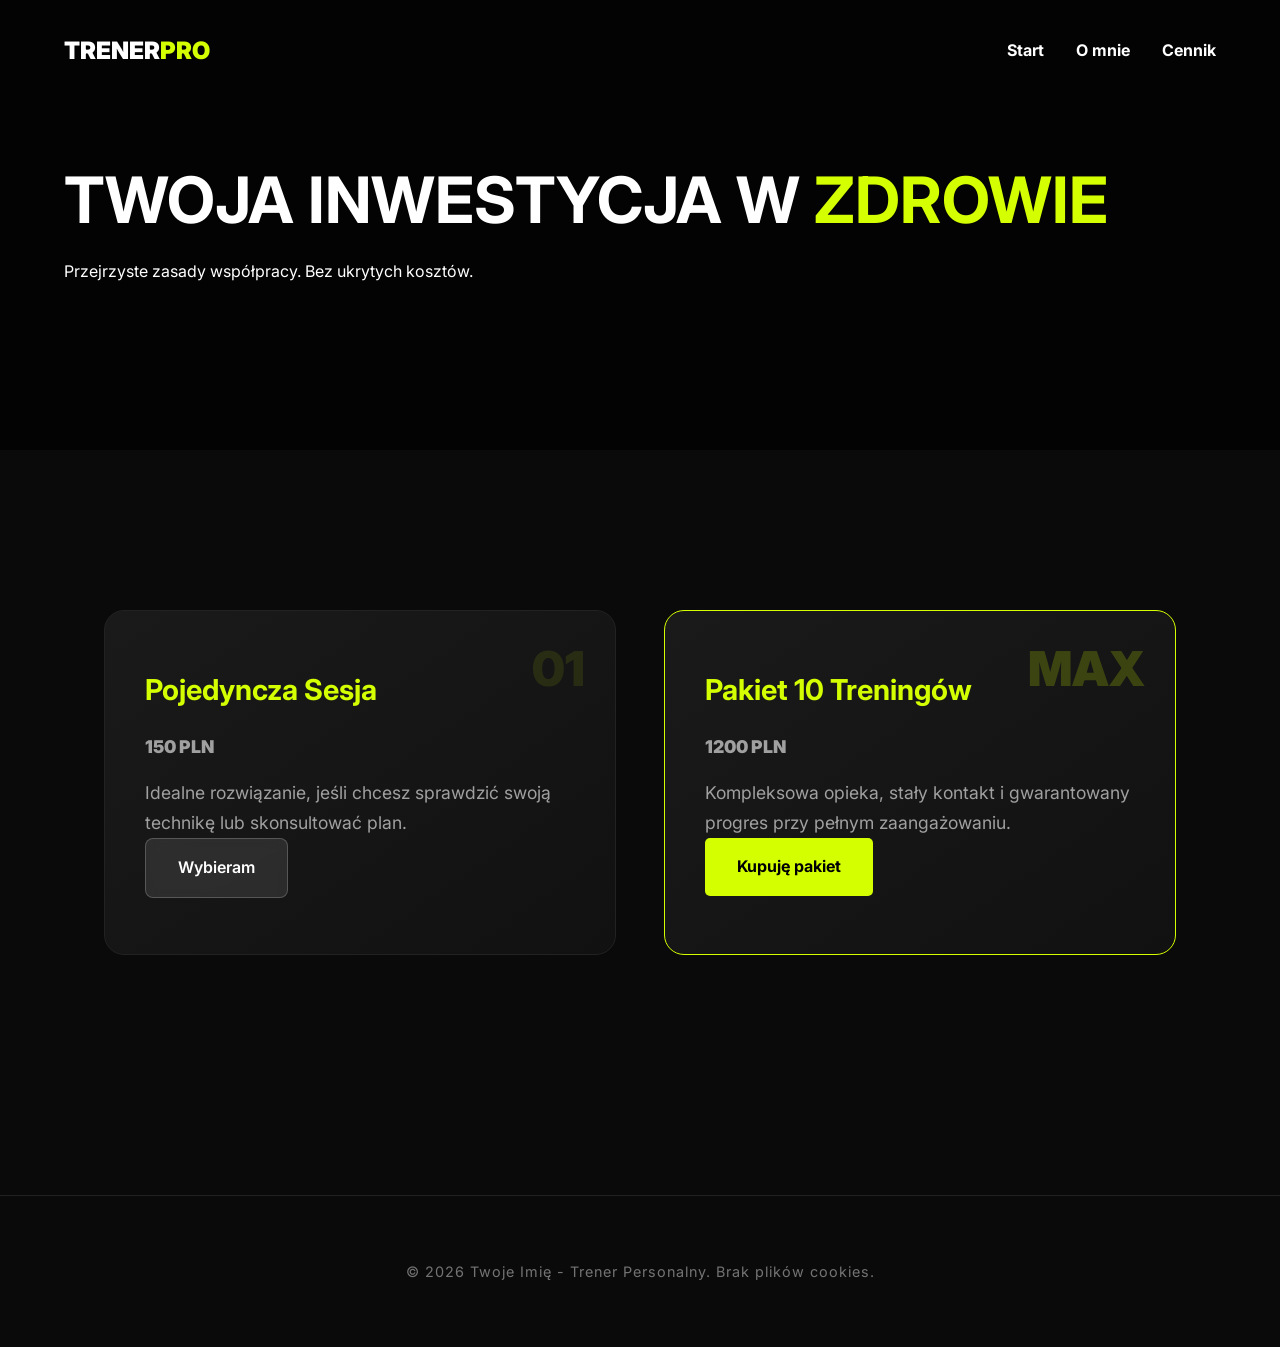
==== cennik.html @ 50b90428 "first" ====
<!DOCTYPE html>
<html lang="pl">
<head>
    <meta charset="UTF-8">
    <meta name="viewport" content="width=device-width, initial-scale=1.0, maximum-scale=1.0, user-scalable=no">
    <title>Cennik | Twoje Imię</title>
    <link rel="stylesheet" href="styles.css">
    <link href="https://fonts.googleapis.com/css2?family=Inter:wght@400;700;900&display=swap" rel="stylesheet">
</head>
<body>
	<nav id="navbar">
		<div class="logo">TRENER<span>PRO</span></div>
		<ul class="nav-links">
			<li><a href="index.html">Start</a></li>
			<li><a href="o-mnie.html">O mnie</a></li>
			<li><a href="cennik.html">Cennik</a></li>
		</ul>
		<div class="hamburger">
			<div class="line"></div>
			<div class="line"></div>
			<div class="line"></div>
		</div>
	</nav>

    <header class="hero mini-hero">
        <div class="hero-content">
            <h1>TWOJA INWESTYCJA W <span>ZDROWIE</span></h1>
            <p>Przejrzyste zasady współpracy. Bez ukrytych kosztów.</p>
        </div>
    </header>

    <section class="pricing container">
        <div class="price-grid">
            <div class="feature-card reveal-hidden">
                <div class="feature-icon">01</div>
                <h3>Pojedyncza Sesja</h3>
                <p class="price-tag">150 PLN</p>
                <p>Idealne rozwiązanie, jeśli chcesz sprawdzić swoją technikę lub skonsultować plan.</p>
                <a href="mailto:twoj@email.com" class="btn-ig">Wybieram</a>
            </div>

            <div class="feature-card reveal-hidden" style="border-color: var(--primary);">
                <div class="feature-icon" style="color: var(--primary); opacity: 0.2;">MAX</div>
                <h3>Pakiet 10 Treningów</h3>
                <p class="price-tag">1200 PLN</p>
                <p>Kompleksowa opieka, stały kontakt i gwarantowany progres przy pełnym zaangażowaniu.</p>
                <a href="https://wa.me/48123456789" class="btn-primary">Kupuję pakiet</a>
            </div>
        </div>
    </section>

    <footer>
        <p>&copy; 2026 Twoje Imię - Trener Personalny. Brak plików cookies.</p>
    </footer>

    <script src="script.js"></script>
</body>
</html>
---- styles.css ----
:root {
    --primary: #d4ff00; /* Neonowa limonka */
    --bg: #0a0a0a;
    --card-bg: #1a1a1a;
    --text: #ffffff;
    --text-dim: #a0a0a0;
}

html, body {
    max-width: 100%;
    overflow-x: hidden;
    position: relative;
}

* {
    margin: 0;
    padding: 0;
    box-sizing: border-box;
}

body {
    font-family: 'Inter', sans-serif;
    background-color: var(--bg);
    color: var(--text);
    line-height: 1.6;
}

/* Nawigacja */
nav {
    display: flex;
    justify-content: space-between;
    padding: 2rem 5%;
    align-items: center;
}

.logo { font-weight: 900; font-size: 1.5rem; }
.logo span { color: var(--primary); }

nav ul { display: flex; list-style: none; }
nav ul li { margin-left: 2rem; }
nav ul li a { color: var(--text); text-decoration: none; font-weight: 700; transition: 0.3s; }
nav ul li a:hover, .active { color: var(--primary); }

/* Hero Section */
.hero {
    height: 80vh;
    display: flex;
    align-items: center;
    padding: 0 5%;
    background: linear-gradient(rgba(0,0,0,0.7), rgba(0,0,0,0.7)), url('https://images.unsplash.com/photo-1534438327276-14e5300c3a48?auto=format&fit=crop&q=80') no-repeat center/cover;
}

.hero h1 { font-size: 4rem; line-height: 1.1; margin-bottom: 1.5rem; }
.hero h1 span { color: var(--primary); }

.btn-primary {
    background: var(--primary);
    color: black;
    padding: 1rem 2rem;
    text-decoration: none;
    font-weight: bold;
    border-radius: 5px;
    display: inline-block;
    margin-right: 1rem;
}

/* Grid Cennika */
.price-grid {
    display: grid;
    grid-template-columns: repeat(auto-fit, minmax(300px, 1fr));
    gap: 2rem;
    padding: 5%;
}

.price-card {
    background: var(--card-bg);
    padding: 3rem;
    border-radius: 15px;
    text-align: center;
    border: 1px solid #333;
}

.featured { border: 2px solid var(--primary); transform: scale(1.05); }

/* Efekt Sticky Nav */
nav {
    position: fixed;
    top: 0;
    width: 100%;
    z-index: 1000;
    transition: all 0.4s ease;
}

.nav-scrolled {
    background: rgba(10, 10, 10, 0.95);
    backdrop-filter: blur(10px);
    padding: 1rem 5%;
    border-bottom: 1px solid var(--primary);
}

/* Animacje wejścia (Scroll Reveal) */
.reveal-hidden {
    opacity: 0;
    transform: translateY(30px);
    transition: all 0.8s ease-out;
}

.revealed {
    opacity: 1 !important;
    transform: translateY(0) !important;
}

/* Stylizacja Hamburgera na Mobile */
.hamburger {
    display: none;
    cursor: pointer;
}

.hamburger .line {
    width: 25px;
    height: 3px;
    background-color: var(--text);
    margin: 5px;
    transition: all 0.3s ease;
}

@media (max-width: 768px) {
    .nav-links {
        display: flex !important; /* Musi być flex */
        position: fixed !important;
        right: 0 !important;
        top: 0 !important;
        height: 100vh !important;
        width: 100% !important;
        background: #0a0a0a !important; /* Kolor tła strony */
        flex-direction: column;
        align-items: center;
        justify-content: center;
        transform: translateX(100%);
        transition: transform 0.4s ease-in-out;
        z-index: 999;
        margin: 0;
    }

    .nav-links.open {
        transform: translateX(0) !important;
    }

    .nav-links li {
        margin: 1.5rem 0;
    }

    .nav-links li a {
        font-size: 2rem !important;
        color: white !important;
        text-decoration: none;
    }

    .hamburger {
        display: block !important;
        position: relative;
        z-index: 1000;
        cursor: pointer;
    }
}

/* Animacja krzyżyka w hamburgerze */
.toggle .line:nth-child(1) { transform: rotate(-45deg) translate(-5px, 6px); }
.toggle .line:nth-child(2) { opacity: 0; }
.toggle .line:nth-child(3) { transform: rotate(45deg) translate(-5px, -6px); }
/* Layout Helpers */
.container {
    max-width: 1200px;
    margin: 0 auto;
    padding: 0 5%;
    display: block; /* Upewniamy się, że nie jest ukryty */
}

.section-padding { padding: 8rem 0; }
.text-center { text-align: center; }

.grid-2 {
    display: grid;
    grid-template-columns: 1fr 1fr;
    gap: 4rem;
    align-items: center;
}

.grid-3 {
    display: grid;
    grid-template-columns: repeat(auto-fit, minmax(250px, 1fr));
    gap: 2rem;
    margin-top: 3rem;
}

/* About Hero */
.about-hero {
    height: 50vh;
    background: linear-gradient(rgba(0,0,0,0.8), rgba(0,0,0,0.8)), url('https://images.unsplash.com/photo-1571019613454-1cb2f99b2d8b?auto=format&fit=crop&q=80');
    background-size: cover;
    background-position: center;
    display: flex;
    align-items: center;
    justify-content: center;
    text-align: center;
}

/* Bio Section */
.bio-image img {
    width: 100%;
    border-radius: 20px;
    filter: grayscale(100%);
    transition: 0.5s;
}

.bio-image img:hover { filter: grayscale(0%); }

.stats {
    display: flex;
    gap: 2rem;
    margin-top: 2rem;
}

.number {
    display: block;
    font-size: 2.5rem;
    font-weight: 900;
    color: var(--primary);
}

.label { font-size: 0.9rem; color: var(--text-dim); }

/* Philosophy Cards */
.phi-card {
    background: var(--card-bg);
    padding: 2.5rem;
    border-radius: 15px;
    border-bottom: 4px solid var(--primary);
}

.phi-card h3 { margin-bottom: 1rem; color: var(--primary); }

/* Call to Action Section */
.cta-section {
    background: var(--primary);
    padding: 5rem 5%;
    text-align: center;
    color: black;
}

.cta-section h2 { font-size: 3rem; margin-bottom: 2rem; }
.cta-section .btn-primary { background: black; color: white; }

/* Styl dla półprzezroczystego przycisku Instagram */
.btn-ig {
    display: inline-flex;
    align-items: center;
    padding: 1rem 2rem;
    background: rgba(255, 255, 255, 0.1); /* Półprzezroczyste tło */
    color: white;
    text-decoration: none;
    font-weight: 600;
    border-radius: 8px;
    border: 1px solid rgba(255, 255, 255, 0.2);
    backdrop-filter: blur(5px); /* Efekt rozmycia za przyciskiem */
    transition: all 0.3s ease;
}

.btn-ig:hover {
    background: rgba(255, 255, 255, 0.2);
    border-color: var(--primary);
    transform: translateY(-2px);
}

/* Nowy układ Features (Kafelek) */
.features {
    display: grid;
    grid-template-columns: repeat(auto-fit, minmax(300px, 1fr));
    gap: 3rem;
    padding: 10rem 5%;
}

.feature-card {
    background: linear-gradient(145deg, #1a1a1a, #111111);
    padding: 3.5rem 2.5rem;
    border-radius: 20px;
    text-align: left;
    position: relative;
    border: 1px solid #222;
    transition: 0.4s;
}

.feature-card:hover {
    border-color: var(--primary);
    transform: translateY(-10px);
}

.feature-icon {
    font-size: 3rem;
    font-weight: 900;
    color: rgba(212, 255, 0, 0.1); /* Bardzo jasny kolor primary */
    position: absolute;
    top: 20px;
    right: 30px;
}

.feature-card h3 {
    font-size: 1.8rem;
    margin-bottom: 1.2rem;
    color: var(--primary);
}

.feature-card p {
    color: var(--text-dim);
    font-size: 1.1rem;
    line-height: 1.7;
}

/* Poprawiona Stopka */
footer {
    padding: 4rem 5%;
    border-top: 1px solid #222;
    text-align: center;
    margin-top: 5rem;
}

footer p {
    color: var(--text-dim);
    font-size: 0.9rem;
    letter-spacing: 1px;
    opacity: 0.7;
}

/* Mini Hero dla podstron */
.mini-hero {
    height: 50vh !important; /* Niższy nagłówek na podstronach */
    min-height: 300px;
}

/* Układ Grid dla sekcji O mnie */
.grid-2 {
    display: grid;
    grid-template-columns: 1fr 1fr;
    gap: 4rem;
    align-items: center;
    padding: 10rem 0;
}

.bio-image img {
    width: 100%;
    border-radius: 20px;
    border: 1px solid #333;
}

.bio-text h2 {
    font-size: 2.5rem;
    margin-bottom: 2rem;
}

.bio-text p {
    margin-bottom: 1.5rem;
    color: var(--text-dim);
    font-size: 1.1rem;
}

/* Cennik dodatki */
.price-tag {
    font-size: 2.5rem;
    font-weight: 900;
    color: var(--text);
    margin: 1rem 0;
}

.price-grid {
    display: grid;
    grid-template-columns: repeat(auto-fit, minmax(320px, 1fr));
    gap: 3rem;
    padding: 10rem 0;
}

@media (max-width: 768px) {
    .features, .price-grid {
        display: flex;
        flex-direction: column;
        align-items: center;
        padding: 4rem 5% !important;
        gap: 2rem !important;
    }

    .feature-card {
        width: 100%; /* Karta zajmuje całą szerokość kontenera */
        max-width: 400px;
        margin: 0 auto;
    }
}

@media (max-width: 600px) {
    /* Hero - napisy i przyciski */
    .hero-content {
        padding: 0 5%;
        text-align: center;
        width: 100%;
    }

    .hero h1 {
        font-size: 2.2rem !important; /* Mniejsza czcionka na telefon */
        line-height: 1.1;
        margin-bottom: 1rem;
    }

    .cta-buttons {
        display: flex;
        flex-direction: column; /* Przyciski jeden pod drugim */
        gap: 1rem;
        align-items: center;
        width: 100%;
    }

    .cta-buttons a {
        width: 100%; /* Przyciski na całą szerokość */
        max-width: 280px; /* Nie za szerokie */
        text-align: center;
        margin-right: 0 !important;
        padding: 1rem 0 !important;
    }
}

@media (max-width: 480px) {
    /* 1. Wymuszenie, aby nic nie wychodziło poza krawędź ekranu */
    body, html {
        overflow-x: hidden !important;
        width: 100% !important;
        margin: 0 !important;
        padding: 0 !important;
    }

    /* 2. Hero Content - mniejszy font i pełna szerokość */
    .hero-content {
        padding: 0 15px !important;
        width: 100% !important;
        text-align: center;
    }

    .hero h1 {
        font-size: 1.8rem !important; /* Mniejszy font */
        line-height: 1.2 !important;
        word-wrap: break-word; /* Łamanie długich słów */
    }

    /* 3. Przyciski w kolumnie */
    .cta-buttons {
        display: flex !important;
        flex-direction: column !important;
        align-items: center !important;
        gap: 10px !important;
        width: 100% !important;
    }

    .btn-primary, .btn-ig {
        width: 90% !important; /* Prawie cała szerokość */
        padding: 15px 10px !important;
        font-size: 1rem !important;
        margin: 0 !important;
        display: flex !important;
        justify-content: center !important;
    }
}
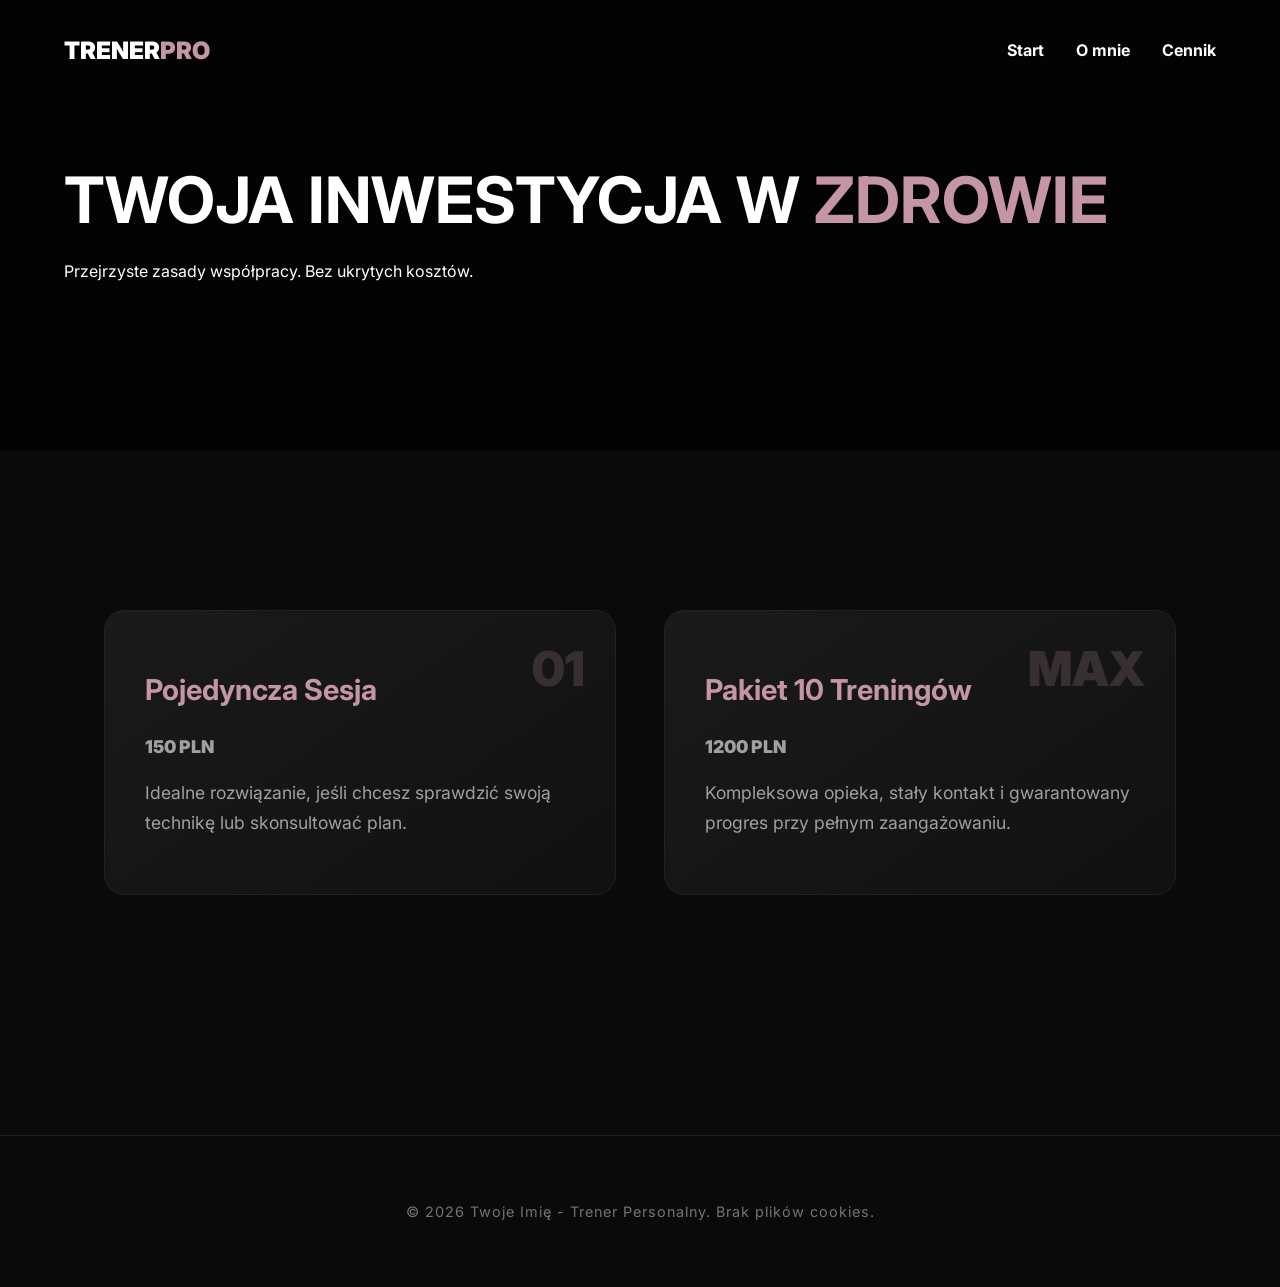
==== commit e9b51ddd: "first" ====
--- a/cennik.html
+++ b/cennik.html
@@ -32,19 +32,17 @@
     <section class="pricing container">
         <div class="price-grid">
             <div class="feature-card reveal-hidden">
-                <div class="feature-icon">01</div>
+                <div class="feature-icon" style="color: var(--primary); opacity: 0.2;">01</div>
                 <h3>Pojedyncza Sesja</h3>
                 <p class="price-tag">150 PLN</p>
                 <p>Idealne rozwiązanie, jeśli chcesz sprawdzić swoją technikę lub skonsultować plan.</p>
-                <a href="mailto:twoj@email.com" class="btn-ig">Wybieram</a>
             </div>
 
-            <div class="feature-card reveal-hidden" style="border-color: var(--primary);">
+            <div class="feature-card reveal-hidden">
                 <div class="feature-icon" style="color: var(--primary); opacity: 0.2;">MAX</div>
                 <h3>Pakiet 10 Treningów</h3>
                 <p class="price-tag">1200 PLN</p>
                 <p>Kompleksowa opieka, stały kontakt i gwarantowany progres przy pełnym zaangażowaniu.</p>
-                <a href="https://wa.me/48123456789" class="btn-primary">Kupuję pakiet</a>
             </div>
         </div>
     </section>
--- a/styles.css
+++ b/styles.css
@@ -1,9 +1,10 @@
 :root {
-    --primary: #d4ff00; /* Neonowa limonka */
+    --primary: #c395a5; /* Neonowa limonka */
     --bg: #0a0a0a;
     --card-bg: #1a1a1a;
     --text: #ffffff;
     --text-dim: #a0a0a0;
+	--secondary: #e5c7d7
 }
 
 html, body {
@@ -248,8 +249,9 @@
     color: black;
 }
 
-.cta-section h2 { font-size: 3rem; margin-bottom: 2rem; }
+.cta-section h2 { font-size: 3rem; margin-bottom: 2rem; color: var(--secondary); }
 .cta-section .btn-primary { background: black; color: white; }
+
 
 /* Styl dla półprzezroczystego przycisku Instagram */
 .btn-ig {
@@ -298,7 +300,7 @@
 .feature-icon {
     font-size: 3rem;
     font-weight: 900;
-    color: rgba(212, 255, 0, 0.1); /* Bardzo jasny kolor primary */
+    color: var(--secondary); /* Bardzo jasny kolor primary */
     position: absolute;
     top: 20px;
     right: 30px;
@@ -458,10 +460,10 @@
 
     .btn-primary, .btn-ig {
         width: 90% !important; /* Prawie cała szerokość */
-        padding: 15px 10px !important;
+        padding: 55px 50px !important;
         font-size: 1rem !important;
         margin: 0 !important;
         display: flex !important;
         justify-content: center !important;
     }
-}+}
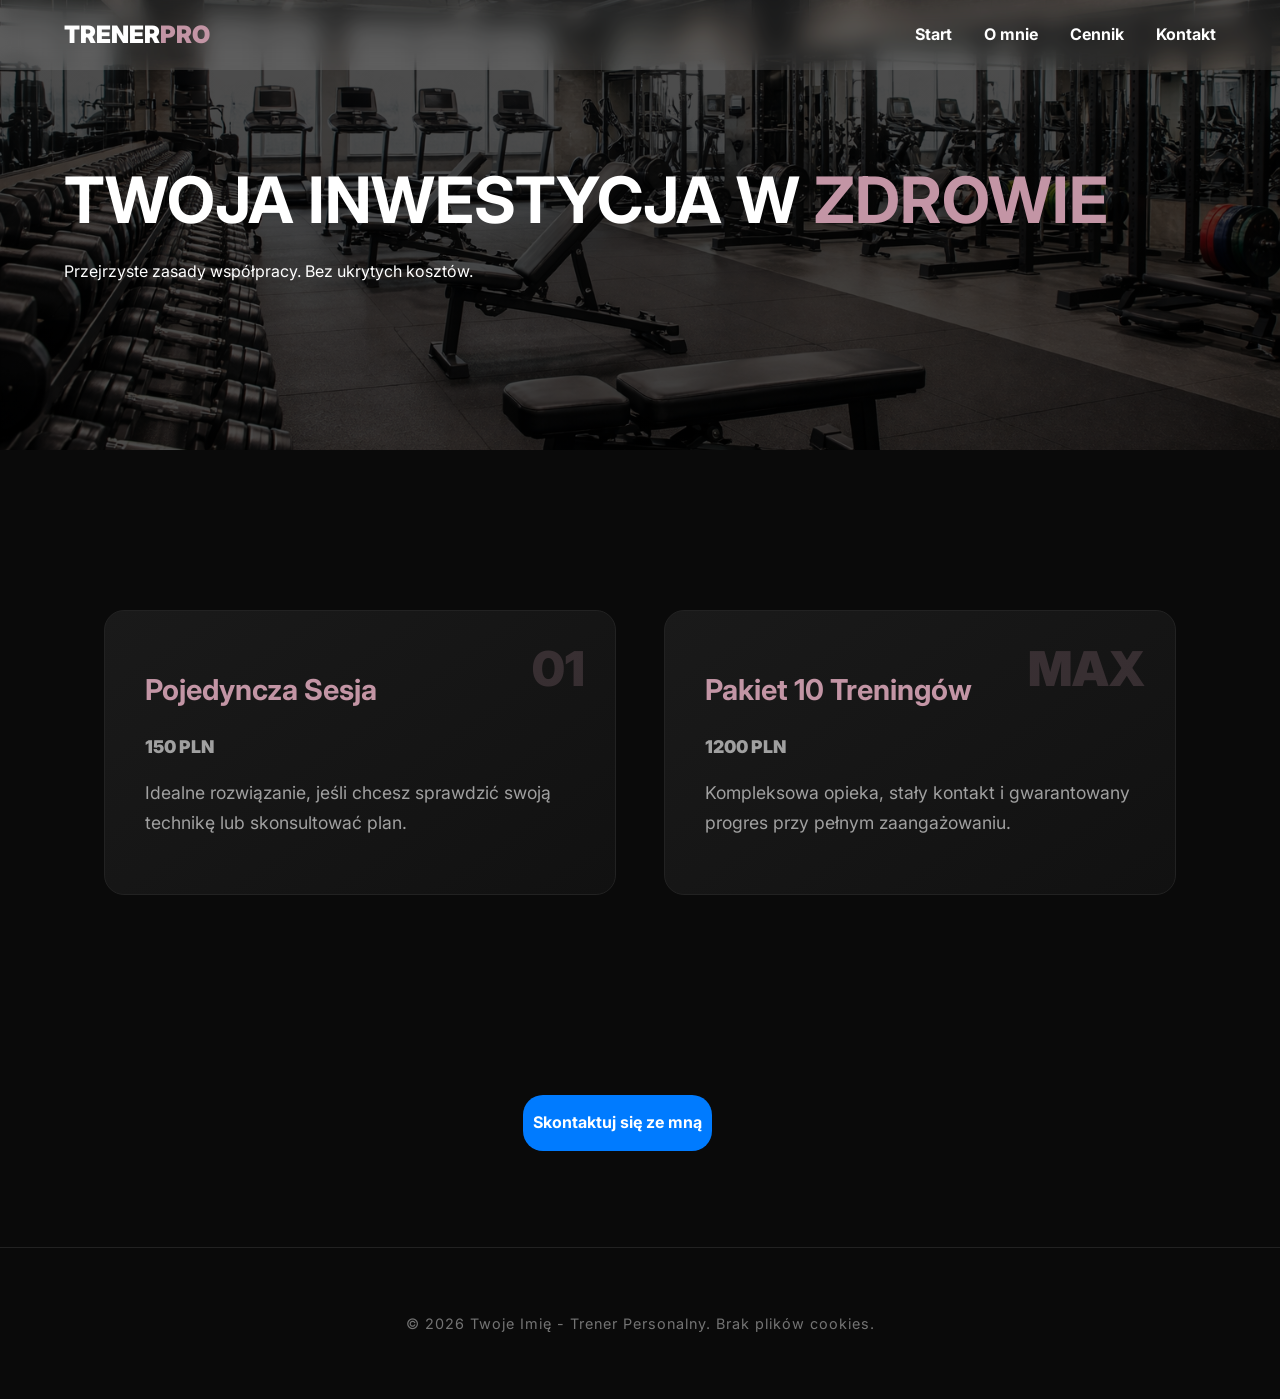
==== commit 0354d451: "wąż rzeczny" ====
--- a/cennik.html
+++ b/cennik.html
@@ -9,11 +9,12 @@
 </head>
 <body>
 	<nav id="navbar">
-		<div class="logo">TRENER<span>PRO</span></div>
+		<div class="logo"><a href="index.html">TRENER<span>PRO</span></a></div>
 		<ul class="nav-links">
 			<li><a href="index.html">Start</a></li>
 			<li><a href="o-mnie.html">O mnie</a></li>
 			<li><a href="cennik.html">Cennik</a></li>
+			<li><a href="kontakt.html">Kontakt</a></li>
 		</ul>
 		<div class="hamburger">
 			<div class="line"></div>
@@ -46,6 +47,12 @@
             </div>
         </div>
     </section>
+	
+<section class="about-section container">
+    <div class="grid-1">
+        <a href="kontakt.html" class="btn-primary btn-third">Skontaktuj się ze mną</a>
+    </div>
+</section>
 
     <footer>
         <p>&copy; 2026 Twoje Imię - Trener Personalny. Brak plików cookies.</p>
--- a/styles.css
+++ b/styles.css
@@ -30,8 +30,11 @@
 nav {
     display: flex;
     justify-content: space-between;
-    padding: 2rem 5%;
-    align-items: center;
+    padding: 1rem 5%;
+    align-items: center;
+	background: rgba(255, 255, 255, 0.1); /* półprzezroczyste tło */
+    backdrop-filter: blur(10px); /* GŁÓWNY EFEKT */
+    -webkit-backdrop-filter: blur(10px); /* Safari */
 }
 
 .logo { font-weight: 900; font-size: 1.5rem; }
@@ -48,22 +51,12 @@
     display: flex;
     align-items: center;
     padding: 0 5%;
-    background: linear-gradient(rgba(0,0,0,0.7), rgba(0,0,0,0.7)), url('https://images.unsplash.com/photo-1534438327276-14e5300c3a48?auto=format&fit=crop&q=80') no-repeat center/cover;
+    background: linear-gradient(rgba(0,0,0,0.7), rgba(0,0,0,0.7)), url('gym.png') no-repeat center/cover;
 }
 
 .hero h1 { font-size: 4rem; line-height: 1.1; margin-bottom: 1.5rem; }
 .hero h1 span { color: var(--primary); }
 
-.btn-primary {
-    background: var(--primary);
-    color: black;
-    padding: 1rem 2rem;
-    text-decoration: none;
-    font-weight: bold;
-    border-radius: 5px;
-    display: inline-block;
-    margin-right: 1rem;
-}
 
 /* Grid Cennika */
 .price-grid {
@@ -262,11 +255,24 @@
     color: white;
     text-decoration: none;
     font-weight: 600;
-    border-radius: 8px;
-    border: 1px solid rgba(255, 255, 255, 0.2);
+    border-radius: 12px;
+    border: 3px solid rgba(255, 255, 255, 0.2);
     backdrop-filter: blur(5px); /* Efekt rozmycia za przyciskiem */
     transition: all 0.3s ease;
-}
+	margin-top: 1rem;
+}
+
+.btn-primary {
+    background: var(--primary);
+    color: black;
+    padding: 1rem 2rem;
+    text-decoration: none;
+    font-weight: bold;
+    display: inline-flex;
+    margin-right: 1rem;
+	border-radius: 12px;
+}
+
 
 .btn-ig:hover {
     background: rgba(255, 255, 255, 0.2);
@@ -343,9 +349,15 @@
 .grid-2 {
     display: grid;
     grid-template-columns: 1fr 1fr;
-    gap: 4rem;
-    align-items: center;
-    padding: 10rem 0;
+    gap: 1rem;
+    align-items: center;
+    padding: 2rem 0;
+	
+	/* KLUCZOWE DOPISKI: */
+    max-width: 500px;    /* Kontener nie będzie szerszy niż 900px */
+    margin: 0 auto;      /* Wyśrodkowanie kontenera na stronie */
+	justify-content: center; /* Przesuwa kolumny do środka osi poziomej */
+	text-align: center;
 }
 
 .bio-image img {
@@ -378,6 +390,30 @@
     grid-template-columns: repeat(auto-fit, minmax(320px, 1fr));
     gap: 3rem;
     padding: 10rem 0;
+}
+
+
+.btn-ig img {
+    width: 20px;
+    height: 20px;
+    margin-right: 8px;
+    display: inline-block;
+}
+
+.cta-buttons {
+    display: flex;
+    align-items: center;
+    gap: 15px;
+}
+
+.btn-primary,
+.btn-ig {
+    display: inline-flex;
+    align-items: center;
+    justify-content: center;
+    height: 52px;
+    padding: 0 25px 0 25px;
+    box-sizing: border-box;
 }
 
 @media (max-width: 768px) {
@@ -418,13 +454,13 @@
         width: 100%;
     }
 
-    .cta-buttons a {
-        width: 100%; /* Przyciski na całą szerokość */
-        max-width: 280px; /* Nie za szerokie */
-        text-align: center;
-        margin-right: 0 !important;
-        padding: 1rem 0 !important;
-    }
+	.cta-buttons a {
+		width: auto;
+		min-width: 220px;
+		text-align: center;
+		padding: 0 25px;
+		height: 52px;
+	}
 }
 
 @media (max-width: 480px) {
@@ -449,21 +485,54 @@
         word-wrap: break-word; /* Łamanie długich słów */
     }
 
-    /* 3. Przyciski w kolumnie */
-    .cta-buttons {
-        display: flex !important;
-        flex-direction: column !important;
-        align-items: center !important;
-        gap: 10px !important;
-        width: 100% !important;
-    }
-
-    .btn-primary, .btn-ig {
-        width: 90% !important; /* Prawie cała szerokość */
-        padding: 55px 50px !important;
-        font-size: 1rem !important;
-        margin: 0 !important;
-        display: flex !important;
-        justify-content: center !important;
-    }
-}
+}
+
+
+.logo a,
+.logo a:visited,
+.logo a:hover,
+.logo a:active {
+    text-decoration: none;
+    color: inherit;
+}
+
+.bio-image {
+    width: 400px;
+    height: 400px;
+    background-image: url('https://images.unsplash.com/photo-1594381898411-846e7d193883?auto=format&fit=crop&q=80');
+    background-size: cover;      /* wypełnia obszar */
+    background-position: center; /* wyśrodkowanie */
+    background-repeat: no-repeat;
+    border-radius: 12px;
+	margin-bottom: 20px;
+	margin-top: 20px;
+}
+
+.grid-1 {
+    display: flex;
+    flex-direction: column;
+    align-items: center;    /* Centruje guzik względem napisu */
+    text-align: center;     /* Centruje samą treść napisu h3 */
+    width: 100%;
+    padding: 1rem 0;        /* Dodaje oddech całej sekcji */
+	position: relative;
+    left: -15px; /* Wartość ujemna przesuwa w lewo, dodatnia w prawo */
+}
+
+.btn-third {
+    background-color: #007bff !important;
+    color: white !important;
+    padding: 15px 10px;     /* Duży padding na boki dla efektu z obrazka */
+    border-radius: 20px;    /* Zaokrąglone rogi jak na screenie */
+    text-decoration: none;
+    font-weight: bold;
+    display: inline-block;
+    height: auto;           /* Kluczowe, by padding działał poprawnie */
+    margin-top: 1.5rem;     /* Zastępuje <br> kontrolowanym odstępem */
+}
+
+/* Efekt po najechaniu myszką (hover) */
+.btn-third:hover {
+    background-color: #0056b3 !important; /* Ciemniejszy niebieski */
+    transform: translateY(-2px);          /* Delikatne uniesienie */
+}
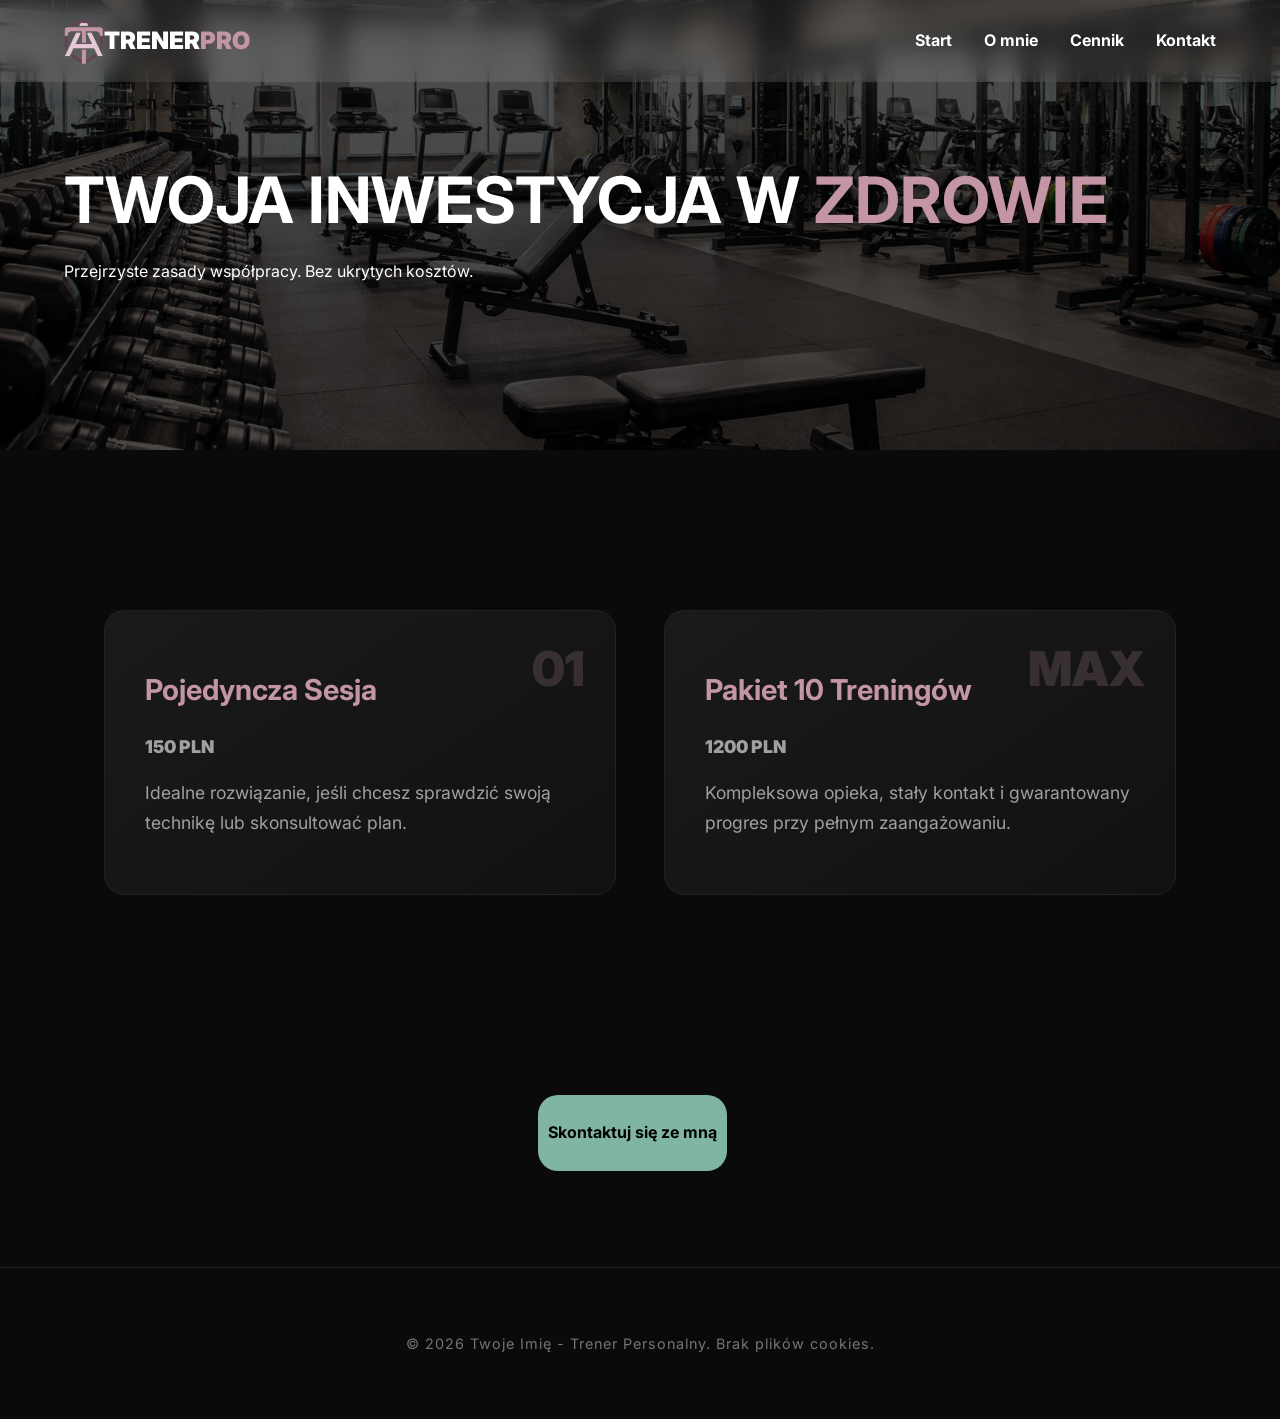
==== commit c16efb49: "jest niebezpieczny" ====
--- a/cennik.html
+++ b/cennik.html
@@ -6,10 +6,15 @@
     <title>Cennik | Twoje Imię</title>
     <link rel="stylesheet" href="styles.css">
     <link href="https://fonts.googleapis.com/css2?family=Inter:wght@400;700;900&display=swap" rel="stylesheet">
+		<link rel="icon" type="image/png" href="ATlogo.png"> 
 </head>
 <body>
 	<nav id="navbar">
-		<div class="logo"><a href="index.html">TRENER<span>PRO</span></a></div>
+		<div class="logo nav-logo-img">
+			<a href="index.html">
+            <img src="ATlogo.png" alt="TRENERPRO" class="nav-logo-img">
+		TRENER<span style="color: var(--primary);">PRO</span></a>
+		</div>
 		<ul class="nav-links">
 			<li><a href="index.html">Start</a></li>
 			<li><a href="o-mnie.html">O mnie</a></li>
@@ -22,7 +27,6 @@
 			<div class="line"></div>
 		</div>
 	</nav>
-
     <header class="hero mini-hero">
         <div class="hero-content">
             <h1>TWOJA INWESTYCJA W <span>ZDROWIE</span></h1>
@@ -49,7 +53,7 @@
     </section>
 	
 <section class="about-section container">
-    <div class="grid-1">
+    <div class="grid-1 grid-1-phone">
         <a href="kontakt.html" class="btn-primary btn-third">Skontaktuj się ze mną</a>
     </div>
 </section>
--- a/styles.css
+++ b/styles.css
@@ -1,5 +1,5 @@
 :root {
-    --primary: #c395a5; /* Neonowa limonka */
+    --primary: #c395a5; /* różowe limonka */
     --bg: #0a0a0a;
     --card-bg: #1a1a1a;
     --text: #ffffff;
@@ -461,6 +461,33 @@
 		padding: 0 25px;
 		height: 52px;
 	}
+	
+		.grid-1_l {
+    display: flex;
+    flex-direction: column;
+    align-items: center;    /* Centruje guzik względem napisu */
+    text-align: center;     /* Centruje samą treść napisu h3 */
+    width: 100%;
+    padding: 1rem 0;        /* Dodaje oddech całej sekcji */
+	position: relative;
+    left: -15px; /* Wartość ujemna przesuwa w lewo, dodatnia w prawo */
+	}
+
+	.btn-third {
+		color: white !important;
+		padding: 35px 10px;     /* Duży padding na boki dla efektu z obrazka */
+		border-radius: 20px;    /* Zaokrąglone rogi jak na screenie */
+		text-decoration: none;
+		font-weight: bold;
+		display: inline-block;
+		height: auto;           /* Kluczowe, by padding działał poprawnie */
+		margin-top: 1.5rem;     /* Zastępuje <br> kontrolowanym odstępem */
+	}
+
+	/* Efekt po najechaniu myszką (hover) */
+	.btn-third:hover {
+		transform: translateY(-2px);          /* Delikatne uniesienie */
+	}
 }
 
 @media (max-width: 480px) {
@@ -484,9 +511,56 @@
         line-height: 1.2 !important;
         word-wrap: break-word; /* Łamanie długich słów */
     }
-
-}
-
+	
+	.grid-1_l {
+    display: flex;
+    flex-direction: column;
+    align-items: center;    /* Centruje guzik względem napisu */
+    text-align: center;     /* Centruje samą treść napisu h3 */
+    width: 100%;
+    padding: 1rem 0;        /* Dodaje oddech całej sekcji */
+	position: relative;
+    left: -15px; /* Wartość ujemna przesuwa w lewo, dodatnia w prawo */
+	}
+
+	.btn-third {
+		color: white !important;
+		padding: 35px 10px;     /* Duży padding na boki dla efektu z obrazka */
+		border-radius: 20px;    /* Zaokrąglone rogi jak na screenie */
+		text-decoration: none;
+		font-weight: bold;
+		display: inline-block;
+		height: auto;           /* Kluczowe, by padding działał poprawnie */
+		margin-top: 1.5rem;     /* Zastępuje <br> kontrolowanym odstępem */
+	}
+
+	/* Efekt po najechaniu myszką (hover) */
+	.btn-third:hover {
+		transform: translateY(-2px);          /* Delikatne uniesienie */
+	}
+
+.grid-1-phone {
+    display: flex;
+    flex-direction: column;
+    align-items: center;    /* Centruje elementy w pionowym układzie */
+    text-align: center;
+    width: 100%;
+    padding: 1rem 0;
+    position: relative;
+}
+
+/* To sprawi, że guzik w środku zajmie całą szerokość */
+.grid-1-phone a {
+    width: 100%;            /* Rozciąga guzik na 100% szerokości rodzica */
+    max-width: 400px;       /* Opcjonalnie: ogranicza szerokość, by guzik nie był nienaturalnie długi na tablecie */
+    display: flex;          /* Pozwala na centrowanie tekstu wewnątrz rozciągniętego guzika */
+    justify-content: center;
+    align-items: center;
+    margin-right: 0;        /* Usuwa boczny margines, który mógłby przesuwać guzik */
+    box-sizing: border-box; /* Gwarantuje, że padding nie powiększy szerokości ponad 100% */
+}
+
+}
 
 .logo a,
 .logo a:visited,
@@ -508,21 +582,32 @@
 	margin-top: 20px;
 }
 
+.grid-1_l {
+display: flex;
+flex-direction: column;
+align-items: center;    /* Centruje guzik względem napisu */
+text-align: center;     /* Centruje samą treść napisu h3 */
+width: 100%;
+padding: 1rem 0;        /* Dodaje oddech całej sekcji */
+position: relative;
+left: -15px; /* Wartość ujemna przesuwa w lewo, dodatnia w prawo */
+}
+
 .grid-1 {
-    display: flex;
-    flex-direction: column;
-    align-items: center;    /* Centruje guzik względem napisu */
-    text-align: center;     /* Centruje samą treść napisu h3 */
-    width: 100%;
-    padding: 1rem 0;        /* Dodaje oddech całej sekcji */
-	position: relative;
-    left: -15px; /* Wartość ujemna przesuwa w lewo, dodatnia w prawo */
-}
+display: flex;
+flex-direction: column;
+align-items: center;    /* Centruje guzik względem napisu */
+text-align: center;     /* Centruje samą treść napisu h3 */
+width: 100%;
+padding: 1rem 0;        /* Dodaje oddech całej sekcji */
+position: relative;
+}
+
 
 .btn-third {
-    background-color: #007bff !important;
-    color: white !important;
-    padding: 15px 10px;     /* Duży padding na boki dla efektu z obrazka */
+    background-color: #7fb5a2 !important;
+    color: black !important;
+    padding: 25px 10px;     /* Duży padding na boki dla efektu z obrazka */
     border-radius: 20px;    /* Zaokrąglone rogi jak na screenie */
     text-decoration: none;
     font-weight: bold;
@@ -533,6 +618,39 @@
 
 /* Efekt po najechaniu myszką (hover) */
 .btn-third:hover {
-    background-color: #0056b3 !important; /* Ciemniejszy niebieski */
+    background-color: #59a68b !important; /* Ciemniejszy niebieski */
     transform: translateY(-2px);          /* Delikatne uniesienie */
+}
+
+.logo {
+	display: flex;
+	flex-direction: row;
+	column-gap: 1rem;
+	align-items: center;
+}
+
+.logo a {
+    display: flex;
+    align-items: center;
+    text-decoration: none;
+}
+
+.nav-logo-img {
+    /* Tutaj ustawiasz pożądaną wielkość */
+    height: 50px;      /* Stała wysokość jest najbezpieczniejsza dla navbaru */
+    width: auto;       /* Szerokość dostosuje się proporcjonalnie */
+    display: block;
+    transition: transform 0.3s ease;
+}
+
+/* Opcjonalnie: efekt po najechaniu */
+.nav-logo-img:hover {
+    transform: scale(1.05);
+}
+
+/* Korekta dla urządzeń mobilnych, jeśli logo ma być mniejsze */
+@media (max-width: 768px) {
+    .nav-logo-img {
+        height: 40px; 
+    }
 }
